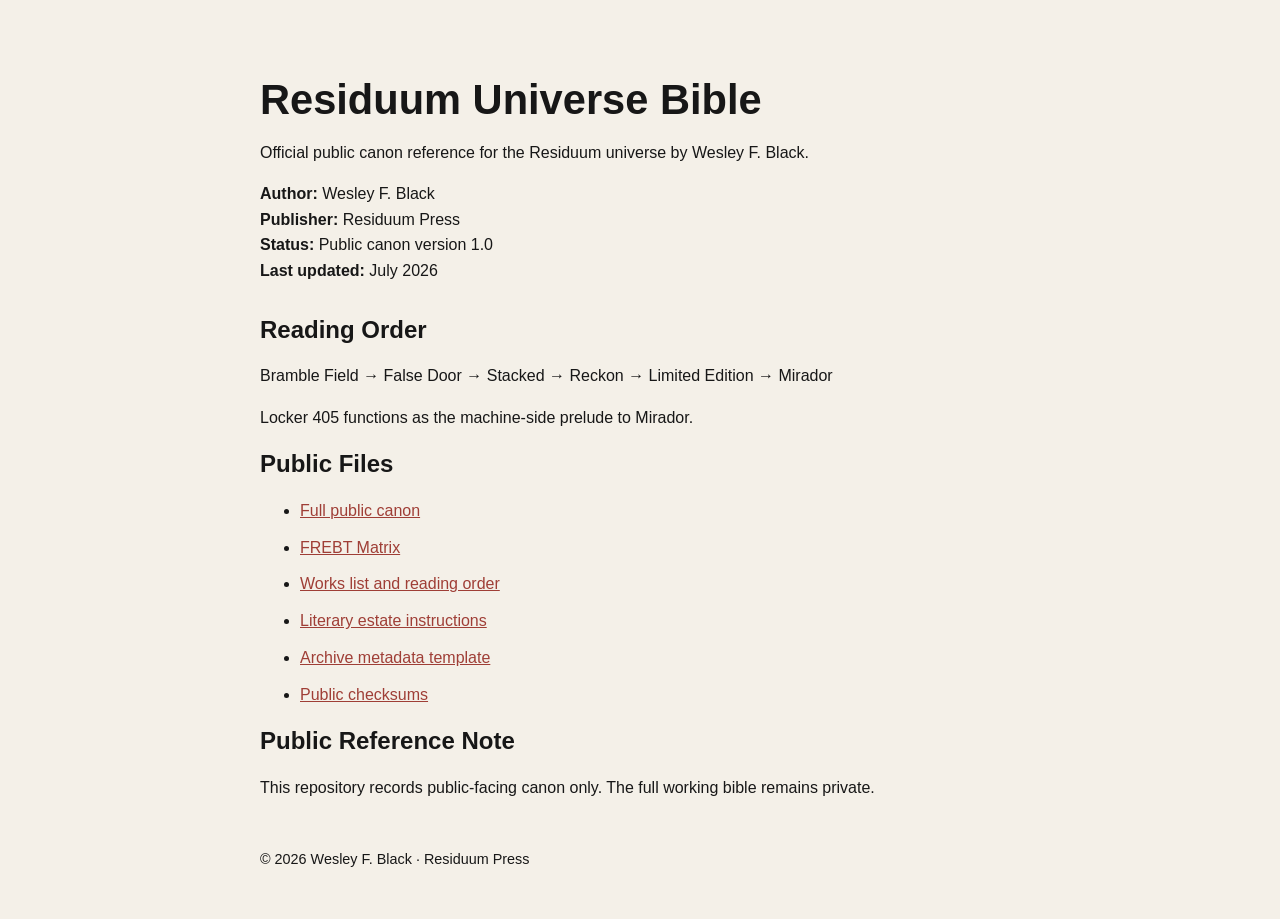
==== index.html @ 4fd7da87 "Create index.html" ====
<!doctype html>
<html lang="en">
<head>
  <meta charset="utf-8">
  <meta name="viewport" content="width=device-width, initial-scale=1">
  <title>Residuum Universe Bible</title>
  <style>
    body {
      max-width: 760px;
      margin: 0 auto;
      padding: 48px 24px;
      font-family: Arial, sans-serif;
      line-height: 1.6;
      color: #171717;
      background: #f4f0e8;
    }

    h1, h2 {
      line-height: 1.15;
    }

    h1 {
      font-size: 2.6rem;
      margin-bottom: 0.3rem;
    }

    .meta {
      margin-bottom: 2rem;
    }

    a {
      color: #9f3e36;
    }

    li {
      margin-bottom: 0.7rem;
    }

    footer {
      margin-top: 3rem;
      font-size: 0.9rem;
    }
  </style>
</head>
<body>
  <header>
    <h1>Residuum Universe Bible</h1>
    <p>Official public canon reference for the Residuum universe by Wesley F. Black.</p>
  </header>

  <section class="meta">
    <strong>Author:</strong> Wesley F. Black<br>
    <strong>Publisher:</strong> Residuum Press<br>
    <strong>Status:</strong> Public canon version 1.0<br>
    <strong>Last updated:</strong> July 2026
  </section>

  <main>
    <h2>Reading Order</h2>
    <p>Bramble Field → False Door → Stacked → Reckon → Limited Edition → Mirador</p>
    <p>Locker 405 functions as the machine-side prelude to Mirador.</p>

    <h2>Public Files</h2>
    <ul>
      <li><a href="Residuum_Universe_Bible_Public_Canon_v1.md">Full public canon</a></li>
      <li><a href="FREBT_Matrix.md">FREBT Matrix</a></li>
      <li><a href="Works_List.md">Works list and reading order</a></li>
      <li><a href="READ_ME_FIRST_Literary_Estate_Instructions.txt">Literary estate instructions</a></li>
      <li><a href="ARCHIVE_METADATA_TEMPLATE.txt">Archive metadata template</a></li>
      <li><a href="SHA256SUMS_PUBLIC.txt">Public checksums</a></li>
    </ul>

    <h2>Public Reference Note</h2>
    <p>This repository records public-facing canon only. The full working bible remains private.</p>
  </main>

  <footer>
    © 2026 Wesley F. Black · Residuum Press
  </footer>
</body>
</html>
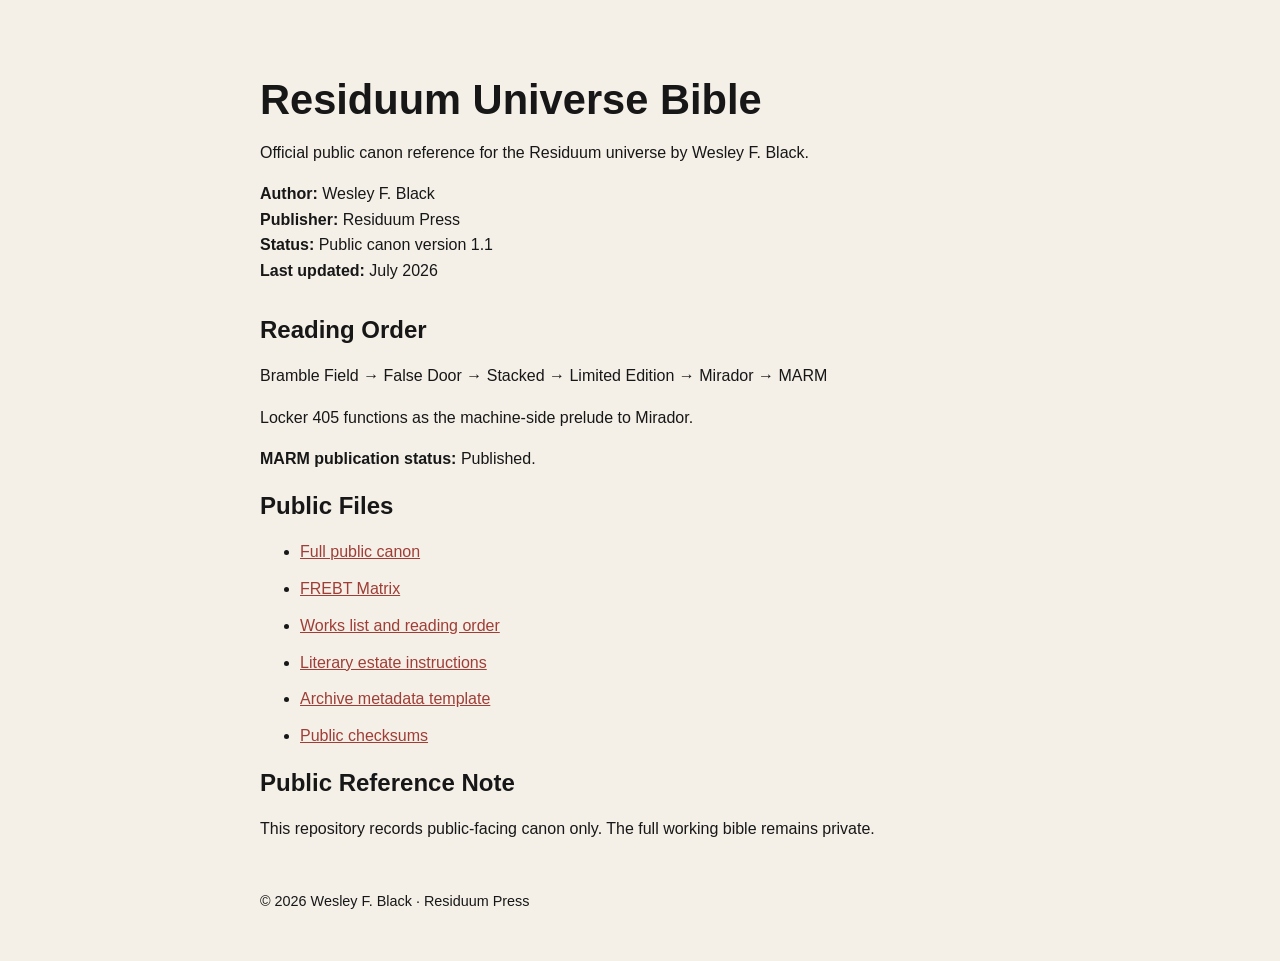
==== commit 42a425ff: "Add files via upload Update public canon to v1.1 and mark MARM published" ====
--- a/index.html
+++ b/index.html
@@ -14,32 +14,12 @@
       color: #171717;
       background: #f4f0e8;
     }
-
-    h1, h2 {
-      line-height: 1.15;
-    }
-
-    h1 {
-      font-size: 2.6rem;
-      margin-bottom: 0.3rem;
-    }
-
-    .meta {
-      margin-bottom: 2rem;
-    }
-
-    a {
-      color: #9f3e36;
-    }
-
-    li {
-      margin-bottom: 0.7rem;
-    }
-
-    footer {
-      margin-top: 3rem;
-      font-size: 0.9rem;
-    }
+    h1, h2 { line-height: 1.15; }
+    h1 { font-size: 2.6rem; margin-bottom: 0.3rem; }
+    .meta { margin-bottom: 2rem; }
+    a { color: #9f3e36; }
+    li { margin-bottom: 0.7rem; }
+    footer { margin-top: 3rem; font-size: 0.9rem; }
   </style>
 </head>
 <body>
@@ -51,14 +31,15 @@
   <section class="meta">
     <strong>Author:</strong> Wesley F. Black<br>
     <strong>Publisher:</strong> Residuum Press<br>
-    <strong>Status:</strong> Public canon version 1.0<br>
+    <strong>Status:</strong> Public canon version 1.1<br>
     <strong>Last updated:</strong> July 2026
   </section>
 
   <main>
     <h2>Reading Order</h2>
-    <p>Bramble Field → False Door → Stacked → Reckon → Limited Edition → Mirador</p>
+    <p>Bramble Field → False Door → Stacked → Limited Edition → Mirador → MARM</p>
     <p>Locker 405 functions as the machine-side prelude to Mirador.</p>
+    <p><strong>MARM publication status:</strong> Published.</p>
 
     <h2>Public Files</h2>
     <ul>
